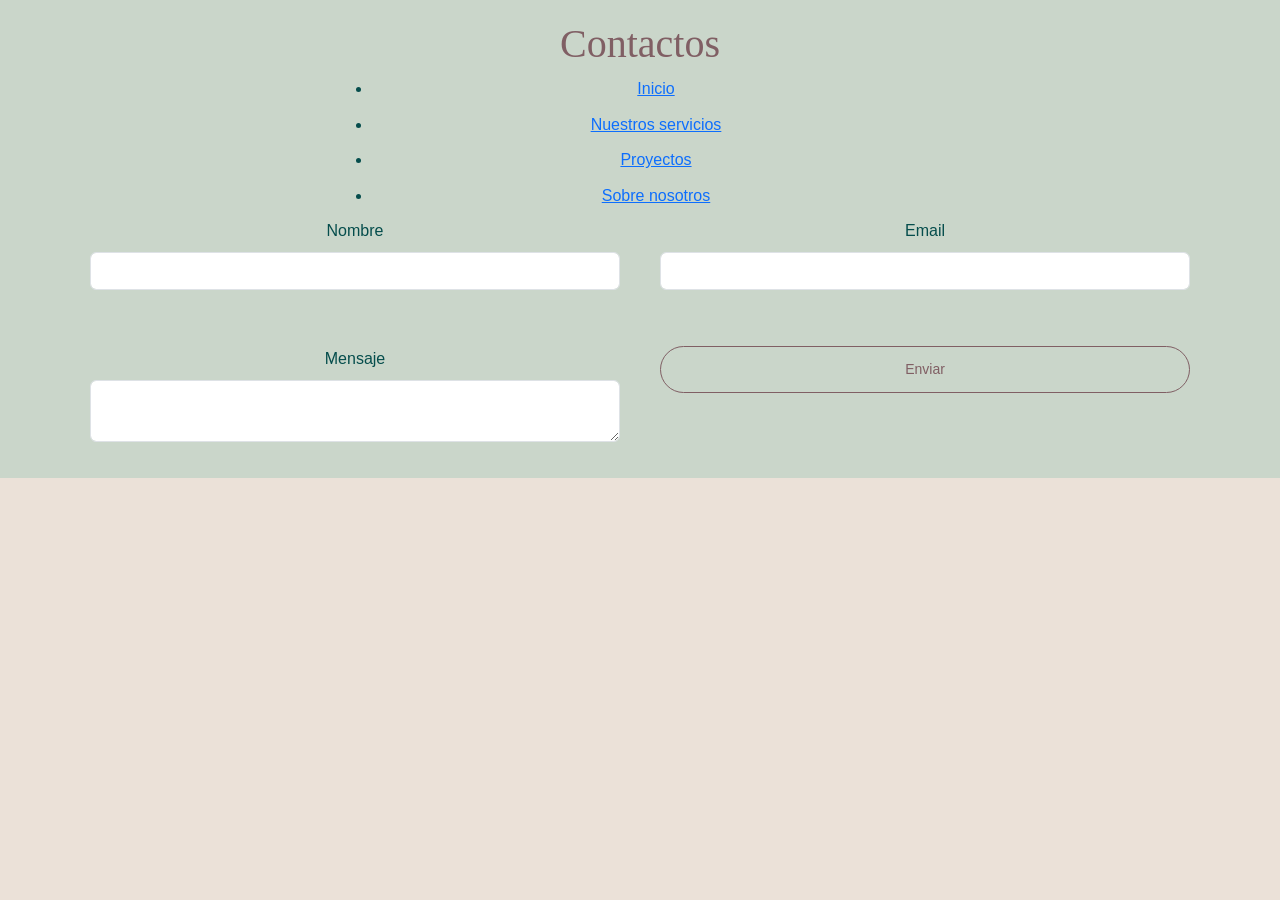
==== pages/contactos.html @ 899c4893 "Mover index a la raíz" ====
<!DOCTYPE html>
<html lang="en">
<head>
    <meta charset="UTF-8">
    <meta name="viewport" content="width=device-width, initial-scale=1.0">
    <title>Widok Data</title>

    <link href="https://cdn.jsdelivr.net/npm/bootstrap@5.3.3/dist/css/bootstrap.min.css" rel="stylesheet">







    
    <link rel="stylesheet" href="../css/styles.css">
</head>



<body>
    
    <header>
        <h1>Contactos</h1>
    <ul>
    <li><a href="../index.html">Inicio</a></li>
    <li><a href="producto.html" class="active">Nuestros servicios</a></li>
    <li><a href="proyectos.html">Proyectos</a></li>
    <li><a href="sobre_nosotros.html">Sobre nosotros</a></li>
  </ul>


        <form class="grid-2">
  <div class="mb-3">
    <label class="form-label">Nombre</label>
    <input type="text" class="form-control">
  </div>

  <div class="mb-3">
    <label class="form-label">Email</label>
    <input type="email" class="form-control">
  </div>

  <div class="mb-3">
    <label class="form-label">Mensaje</label>
    <textarea class="form-control"></textarea>
  </div>

  <button class="btn btn-outline-dark">Enviar</button>
</form>

    </header>

    <main></main>

    <footer></footer>
    
</body>
</html>
---- css/styles.css ----
/*RESET*/
* {
  margin: 0;
  padding: 0;
  box-sizing: border-box;
}

/*BASE GENERAL*/
body {
  background-color: #EBE1D8;
  font-family: 'Inter', sans-serif;
  color: #054D4C;
  line-height: 1.6;
}

main {
  padding: 0 24px;
}

/*HEADER & NAV*/
header {
  position: sticky;
  top: 0;
  background-color: #CAD6CA;
  text-align: center;
  padding: 20px;
  z-index: 10;
}

h1 {
  font-family: 'Playfair Display', serif;
  font-size: 40px;
  color: #805f64;
  margin-bottom: 8px;
}

nav {
  margin-top: 15px;
}

nav ul {
  display: flex;
  justify-content: center;
  gap: 50px;
  list-style: none;
}

nav ul a {
  text-decoration: none;
  color: #443B60;
  font-weight: 600;
  font-size: 15px;
}

nav ul a:hover {
  text-decoration: underline;
}

/*SECCIONES GENERALES*/
section {
  padding: 60px 0;
}

section h2 {
  font-size: 18px;
  color: #572D16;
  text-align: center;
  margin-bottom: 20px;
}

section p {
  margin-bottom: 20px;
}

/*GRID 2*/
.grid-2 {
  display: grid;
  grid-template-columns: 1fr 1fr;
  align-items: stretch;
  gap: 40px;
  max-width: 1100px;
  margin: 0 auto;
}

.box-texto {
  background-color: #CAD6CA;
  padding: 40px;
  border-radius: 16px;
  display: flex;
  flex-direction: column;
  justify-content: center;
}

.box-texto h2 {
  text-align: left;
}

.box-texto p {
  margin-bottom: 30px;
}

/*IMÁGENES*/
.gente {
  width: 100%;
  height: 100%;
  object-fit: cover;
  border-radius: 16px;
}

/*BOTONES*/
button {
  background-color: #805f64;
  color: #fff;
  border: none;
  padding: 12px 24px;
  border-radius: 24px;
  font-size: 14px;
  cursor: pointer;
  align-self: flex-start;
}

button:hover {
  opacity: 0.9;
}

/*GRID 3 COLUMNAS*/
.grid-3 {
  display: grid;
  grid-template-columns: repeat(3, 1fr);
  gap: 30px;
  max-width: 1100px;
  margin: 0 auto;
}

/*CARDS*/
.card {
  background-color: #CAD6CA;
  padding: 24px;
  border-radius: 16px;
  display: grid;
  gap: 12px;
}

.card h3 {
  font-size: 16px;
  color: #572D16;
}

.card p {
  font-size: 14px;
  margin: 0;
}

/*LISTAS (para "Para quién es")*/
ul {
  max-width: 600px;
  margin: 0 auto;
}

ul li {
  margin-bottom: 10px;
}

/*CTA FINAL*/
.cta {
  background-color: #CAD6CA;
  text-align: center;
  padding: 60px 20px;
  border-radius: 20px;
  max-width: 1100px;
  margin: 60px auto;
}

.cta h2 {
  margin-bottom: 15px;
}

.cta button {
  align-self: center;
}

/*FOOTER*/
footer {
  text-align: center;
  padding: 30px 20px;
  font-size: 14px;
}

/*RESPONSIVE*/
@media (max-width: 768px) {

  nav ul {
    gap: 20px;
    flex-wrap: wrap;
  }

  .grid-2 {
    grid-template-columns: 1fr;
    text-align: center;
  }

  .box-texto {
    order: 2;
    text-align: center;
  }

  .gente {
    order: 1;
    height: auto;
  }

  .grid-3 {
    grid-template-columns: 1fr;
  }

  button {
    align-self: center;
  }
}

/*BOTON SOLICITAR INFORMACION*/
.btn {
  border-radius: 24px;
  padding: 12px 24px;
  font-size: 14px;
}

.btn-outline-dark {
  color: #805f64;
  border-color: #805f64;
}

.btn-outline-dark:hover {
  background-color: #805f64;
  color: white;
}

/*FOOTER*/
.footer {
  background-color: #CAD6CA;
  padding: 60px 24px 30px;
  margin-top: 60px;
}

.footer-grid {
  max-width: 1100px;
  margin: 0 auto;
  display: grid;
  grid-template-columns: repeat(3, 1fr);
  gap: 40px;
}

.footer h4 {
  font-size: 16px;
  color: #572D16;
  margin-bottom: 12px;
}

.footer p {
  font-size: 14px;
  margin: 0;
}

.footer ul {
  list-style: none;
  padding: 0;
}

.footer ul li {
  font-size: 14px;
  margin-bottom: 8px;
}

.footer-bottom {
  border-top: 1px solid rgba(0,0,0,0.1);
  margin-top: 40px;
  padding-top: 20px;
  text-align: center;
  font-size: 13px;
}

@media (max-width: 768px) {
  .footer-grid {
    grid-template-columns: 1fr;
    text-align: center;
  }
}

/*DISENO LINKS HEADER*/
nav ul a::after {
  content: "";
  position: absolute;
  bottom: -4px;
  left: 0;
  width: 0;
  height: 2px;
  background-color: #805f64;
  transition: width 0.3s ease;
}

nav ul a:hover::after {
  width: 100%;
}

/*BOTONES*/
button:hover {
  opacity: 0.9;
  transform: translateY(-2px);
}

button:active {
  transform: translateY(0);
}

/*CARDS*/
.card:hover {
  transform: translateY(-6px);
  transition: transform 0.3s ease;
}

/*SOBRE NOSOTROS*/
.about {
  max-width: 1100px;
  margin: 0 auto;
  padding: 60px 0;
}

/* GRID*/
.about-grid {
  display: grid;
  grid-template-columns: 1fr 1fr;
  gap: 40px;
  align-items: stretch;
}

/* FLEX*/
.about-text {
  display: flex;
  flex-direction: column;
  justify-content: center;
  background-color: #CAD6CA;
  padding: 40px;
  border-radius: 16px;
}

.about-text h2 {
  text-align: left;
  margin-bottom: 20px;
}

.about-text p {
  margin-bottom: 16px;
}

.about-list {
  display: flex;
  flex-direction: column;
  gap: 10px;
  margin: 20px 0;
}

.about-list li {
  font-size: 14px;
}

/* Imagen */
.about-image img {
  width: 100%;
  height: 100%;
  object-fit: cover;
  border-radius: 16px;
}

@media (max-width: 768px) {
  .about-grid {
    grid-template-columns: 1fr;
  }

  .about-text {
    text-align: center;
  }

  .about-text h2 {
    text-align: center;
  }

  .about-text button {
    align-self: center;
  }
}

/* ======================
   BOTÓN SERVICIOS
====================== */
.btn-servicios {
  display: inline-flex;
  align-items: center;
  gap: 8px;
  margin-top: 20px;

  text-decoration: none;
  font-size: 14px;
  font-weight: 600;
  color: #805f64;

  position: relative;
  padding-bottom: 4px;
}

/* Línea base */
.btn-servicios::after {
  content: "";
  position: absolute;
  left: 0;
  bottom: 0;
  width: 40%;
  height: 2px;
  background-color: #805f64;
  transition: width 0.3s ease;
}

/* Hover */
.btn-servicios:hover::after {
  width: 100%;
}

.btn-servicios:hover {
  color: #572D16;
}
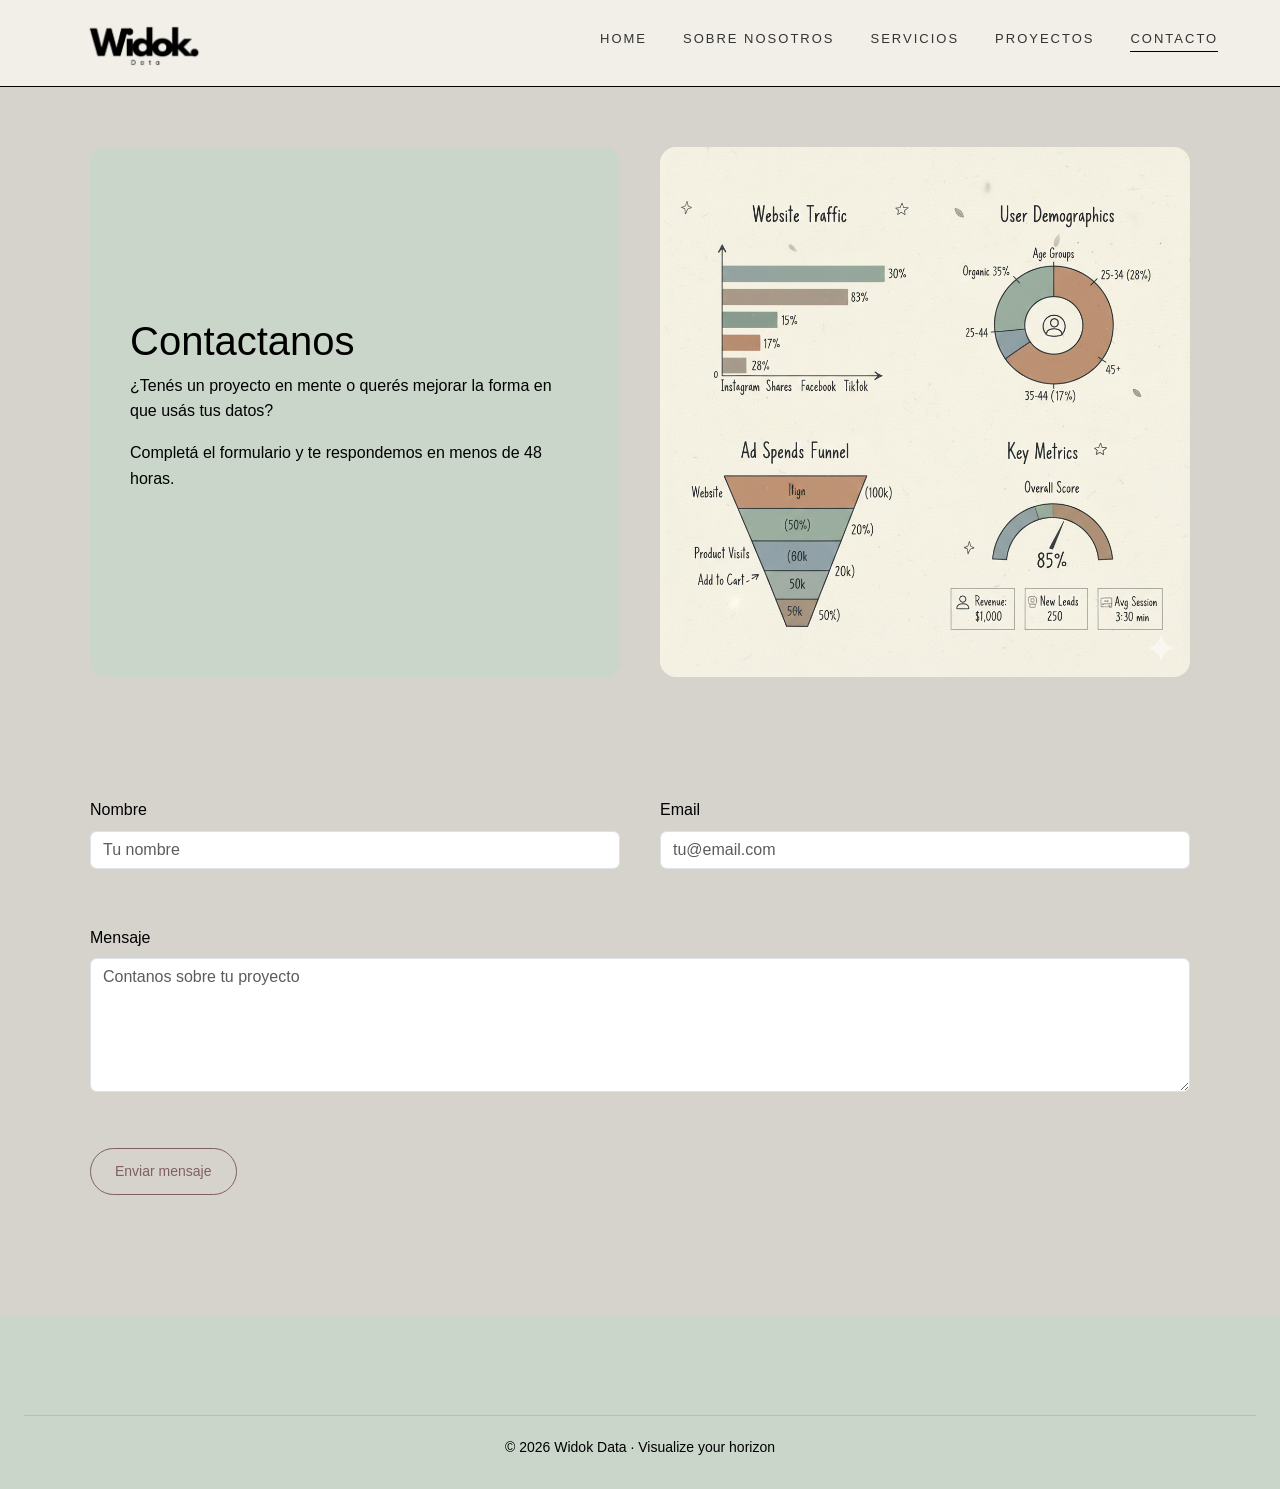
==== commit 156935b6: "Modificacion de todos los links" ====
--- a/pages/contactos.html
+++ b/pages/contactos.html
@@ -1,60 +1,104 @@
 <!DOCTYPE html>
-<html lang="en">
+<html lang="es">
 <head>
-    <meta charset="UTF-8">
-    <meta name="viewport" content="width=device-width, initial-scale=1.0">
-    <title>Widok Data</title>
+  <meta charset="UTF-8">
+  <meta name="viewport" content="width=device-width, initial-scale=1.0">
+  <title>Contacto | Widok Data</title>
 
-    <link href="https://cdn.jsdelivr.net/npm/bootstrap@5.3.3/dist/css/bootstrap.min.css" rel="stylesheet">
+  <!-- Bootstrap (solo para el form) -->
+  <link href="https://cdn.jsdelivr.net/npm/bootstrap@5.3.3/dist/css/bootstrap.min.css" rel="stylesheet">
 
-
-
-
-
-
-
-    
-    <link rel="stylesheet" href="../css/styles.css">
+  <!-- CSS propio -->
+  <link rel="stylesheet" href="../css/styles.css">
 </head>
 
+<body>
 
+  <!-- HEADER -->
+  <header class="site-header">
+    <div class="header-container">
 
-<body>
-    
-    <header>
-        <h1>Contactos</h1>
-    <ul>
-    <li><a href="../index.html">Inicio</a></li>
-    <li><a href="producto.html" class="active">Nuestros servicios</a></li>
-    <li><a href="proyectos.html">Proyectos</a></li>
-    <li><a href="sobre_nosotros.html">Sobre nosotros</a></li>
-  </ul>
+      <a href="../index.html" class="logo">
+        <img src="../img/logowidok.png" alt="Widok Data">
+      </a>
 
+      <nav class="main-nav">
+        <ul>
+          <li><a href="../index.html">Home</a></li>
+          <li><a href="sobre_nosotros.html">Sobre nosotros</a></li>
+          <li><a href="producto.html">Servicios</a></li>
+          <li><a href="proyectos.html">Proyectos</a></li>
+          <li><a href="contactos.html" class="active">Contacto</a></li>
+        </ul>
+      </nav>
 
-        <form class="grid-2">
-  <div class="mb-3">
-    <label class="form-label">Nombre</label>
-    <input type="text" class="form-control">
-  </div>
+    </div>
+  </header>
 
-  <div class="mb-3">
-    <label class="form-label">Email</label>
-    <input type="email" class="form-control">
-  </div>
+  <!-- MAIN -->
+  <main>
 
-  <div class="mb-3">
-    <label class="form-label">Mensaje</label>
-    <textarea class="form-control"></textarea>
-  </div>
+    <!-- INTRO -->
+    <section class="about">
+      <div class="about-grid">
 
-  <button class="btn btn-outline-dark">Enviar</button>
-</form>
+        <div class="about-text">
+          <h1>Contactanos</h1>
 
-    </header>
+          <p>
+            ¿Tenés un proyecto en mente o querés mejorar
+            la forma en que usás tus datos?
+          </p>
 
-    <main></main>
+          <p>
+            Completá el formulario y te respondemos
+            en menos de 48 horas.
+          </p>
+        </div>
 
-    <footer></footer>
-    
+        <div class="about-image">
+          <img src="../img/graficos.png" alt="Contacto Widok Data">
+        </div>
+
+      </div>
+    </section>
+
+    <!-- FORMULARIO -->
+    <section>
+      <form class="grid-2">
+
+        <div class="mb-3">
+          <label class="form-label">Nombre</label>
+          <input type="text" class="form-control" placeholder="Tu nombre">
+        </div>
+
+        <div class="mb-3">
+          <label class="form-label">Email</label>
+          <input type="email" class="form-control" placeholder="tu@email.com">
+        </div>
+
+        <div class="mb-3" style="grid-column: 1 / -1;">
+          <label class="form-label">Mensaje</label>
+          <textarea class="form-control" rows="5" placeholder="Contanos sobre tu proyecto"></textarea>
+        </div>
+
+        <div>
+          <button type="submit" class="btn btn-outline-dark">
+            Enviar mensaje
+          </button>
+        </div>
+
+      </form>
+    </section>
+
+  </main>
+
+  <!-- FOOTER -->
+  <footer class="footer">
+    <div class="footer-bottom">
+      <p>© 2026 Widok Data · Visualize your horizon</p>
+    </div>
+  </footer>
+
 </body>
-</html>+</html>
--- a/css/styles.css
+++ b/css/styles.css
@@ -7,9 +7,9 @@
 
 /*BASE GENERAL*/
 body {
-  background-color: #EBE1D8;
+  background-color: #d6d3cd;
   font-family: 'Inter', sans-serif;
-  color: #054D4C;
+  color: black;
   line-height: 1.6;
 }
 
@@ -18,42 +18,121 @@
 }
 
 /*HEADER & NAV*/
-header {
-  position: sticky;
-  top: 0;
-  background-color: #CAD6CA;
-  text-align: center;
-  padding: 20px;
-  z-index: 10;
-}
-
-h1 {
-  font-family: 'Playfair Display', serif;
-  font-size: 40px;
-  color: #805f64;
-  margin-bottom: 8px;
-}
-
-nav {
-  margin-top: 15px;
-}
-
-nav ul {
+/* ======================
+   HEADER – WIDOK DATA
+====================== */
+
+.site-header {
+  background-color: #f1efe7;
+  border-bottom: 1px solid #000;
+}
+
+.header-container {
+  max-width: 1200px;
+  margin: 0 auto;
+  padding: 18px 40px;
+
   display: flex;
-  justify-content: center;
-  gap: 50px;
+  justify-content: space-between;
+  align-items: center;
+}
+
+
+
+/* LOGO */
+.logo img {
+  height: 50px;
+  width: auto;
+  display: block;
+}
+
+/* NAV */
+.main-nav ul {
+  display: flex;
+  gap: 36px;
   list-style: none;
-}
-
-nav ul a {
+  margin: 0;
+  padding: 0;
+}
+
+.main-nav a {
   text-decoration: none;
-  color: #443B60;
-  font-weight: 600;
-  font-size: 15px;
-}
-
-nav ul a:hover {
-  text-decoration: underline;
+  font-size: 13px;
+  letter-spacing: 2px;
+  text-transform: uppercase;
+  color: #333;
+  font-weight: 500;
+  position: relative;
+  padding-bottom: 6px;
+}
+
+/* Hover */
+.main-nav a:hover {
+  color: #000;
+}
+
+/* Activo */
+.main-nav a.active::after {
+  content: "";
+  position: absolute;
+  bottom: 0;
+  left: 0;
+  width: 100%;
+  height: 1px;
+  background-color: #000;
+}
+
+.main-nav a {
+  white-space: nowrap;
+}
+
+/* Responsive header */
+
+@media (max-width: 768px) {
+
+  .header-container {
+    flex-direction: row; /* 🔑 mantiene logo a la izquierda */
+    padding: 14px 20px;
+  }
+
+  /* El menú pasa a overlay */
+  .main-nav {
+    position: absolute;
+    top: 100%;
+    left: 0;
+    width: 100%;
+    background-color: #f1efe7;
+    border-bottom: 1px solid #000;
+    display: none;
+  }
+
+  .main-nav.show {
+    display: block;
+  }
+
+  .main-nav ul {
+    flex-direction: column;
+    align-items: center;
+    gap: 16px;
+    padding: 20px 0;
+  }
+}
+
+.site-header {
+  position: relative; /* necesario para el menú desplegable */
+}
+
+.header-container {
+  width: 100%;
+  max-width: 1200px;
+}
+
+.navbar-toggler {
+  border: none;
+}
+
+.navbar-toggler:focus {
+  box-shadow: none;
 }
 
 /*SECCIONES GENERALES*/
@@ -134,7 +213,7 @@
 
 /*CARDS*/
 .card {
-  background-color: #CAD6CA;
+  background-color: #f1efe7;
   padding: 24px;
   border-radius: 16px;
   display: grid;
@@ -427,3 +506,138 @@
 .btn-servicios:hover {
   color: #572D16;
 }
+
+/*INDEX RESPONSIVE*/
+
+@media (max-width: 768px) {
+  .grid-2 {
+    grid-template-columns: 1fr;
+  }
+
+  .box-texto {
+    order: 2;
+  }
+
+  .gente {
+    order: 1;
+  }
+
+  button,
+  .btn-servicios {
+    align-self: center;
+  }
+}
+
+
+
+/*SOBRE NOSOTROS RESPONSIVE*/
+
+@media (max-width: 768px) {
+  .about-grid {
+    grid-template-columns: 1fr;
+  }
+
+  .about-text {
+    text-align: center;
+  }
+
+  .about-text h2 {
+    text-align: center;
+  }
+}
+
+@keyframes fadeIn {
+  from {
+    opacity: 0;
+  }
+  to {
+    opacity: 1;
+  }
+}
+
+h1,
+h2,
+.box-texto p {
+  animation: fadeIn 1s ease-in;
+  animation-delay: 0.2s;
+}
+
+@keyframes pulse {
+  0% {
+    transform: scale(1);
+  }
+  50% {
+    transform: scale(1.03);
+  }
+  100% {
+    transform: scale(1);
+  }
+}
+
+.cta button {
+  animation: pulse 2.5s ease-in-out infinite;
+}
+
+/* ======================
+   WHATSAPP FLOAT
+====================== */
+.whatsapp-float {
+  position: fixed;
+  bottom: 24px;
+  right: 24px;
+  width: 56px;
+  height: 56px;
+
+  background-color: #25D366;
+  border-radius: 50%;
+
+  display: flex;
+  align-items: center;
+  justify-content: center;
+
+  box-shadow: 0 6px 20px rgba(0, 0, 0, 0.2);
+  z-index: 999;
+
+  transition: transform 0.3s ease, box-shadow 0.3s ease;
+}
+
+.whatsapp-float img {
+  width: 28px;
+  height: 28px;
+}
+
+/* Hover */
+.whatsapp-float:hover {
+  transform: translateY(-4px) scale(1.05);
+  box-shadow: 0 10px 24px rgba(0, 0, 0, 0.3);
+}
+
+@media (max-width: 768px) {
+  .whatsapp-float {
+    width: 48px;
+    height: 48px;
+    bottom: 16px;
+    right: 16px;
+  }
+
+  .whatsapp-float img {
+    width: 24px;
+    height: 24px;
+  }
+}
+
+@keyframes whatsapp-float {
+  0% {
+    transform: translateY(0);
+  }
+  50% {
+    transform: translateY(-6px);
+  }
+  100% {
+    transform: translateY(0);
+  }
+}
+
+.whatsapp-float {
+  animation: whatsapp-float 3s ease-in-out infinite;
+}
